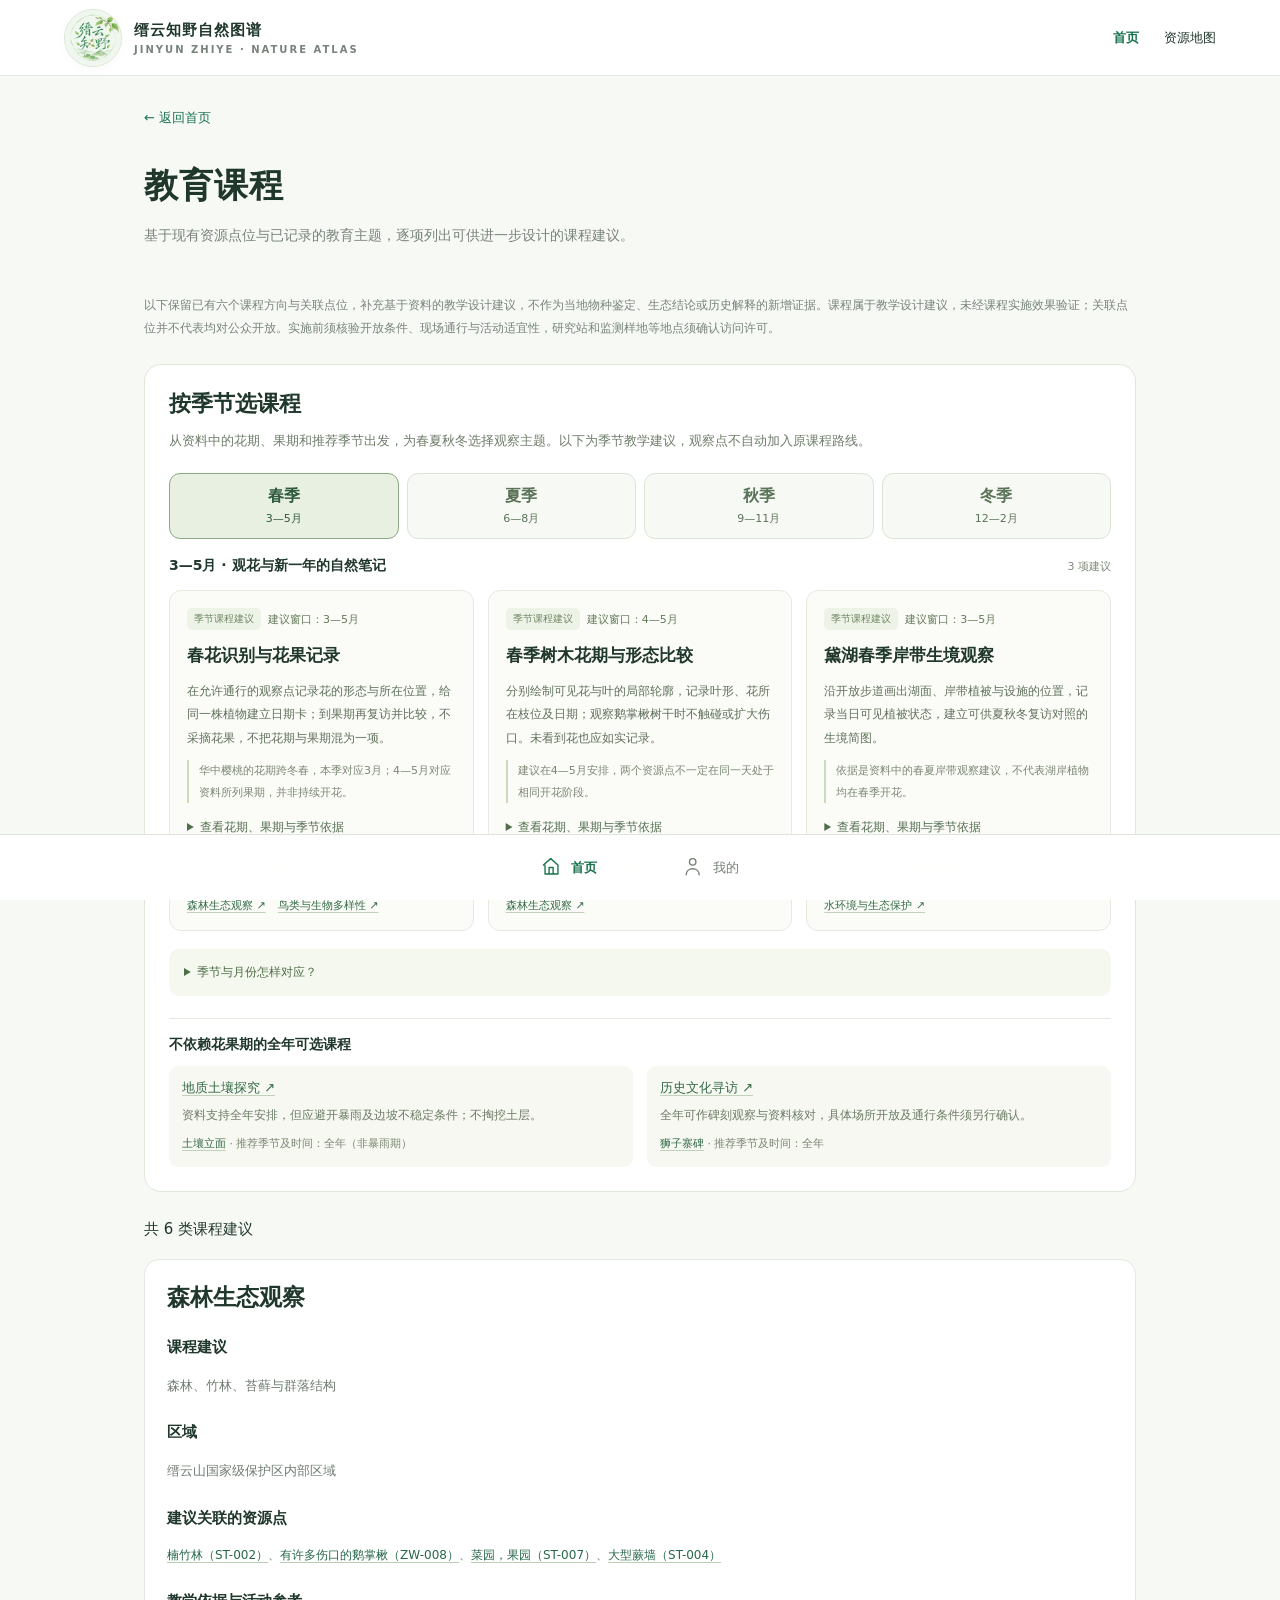
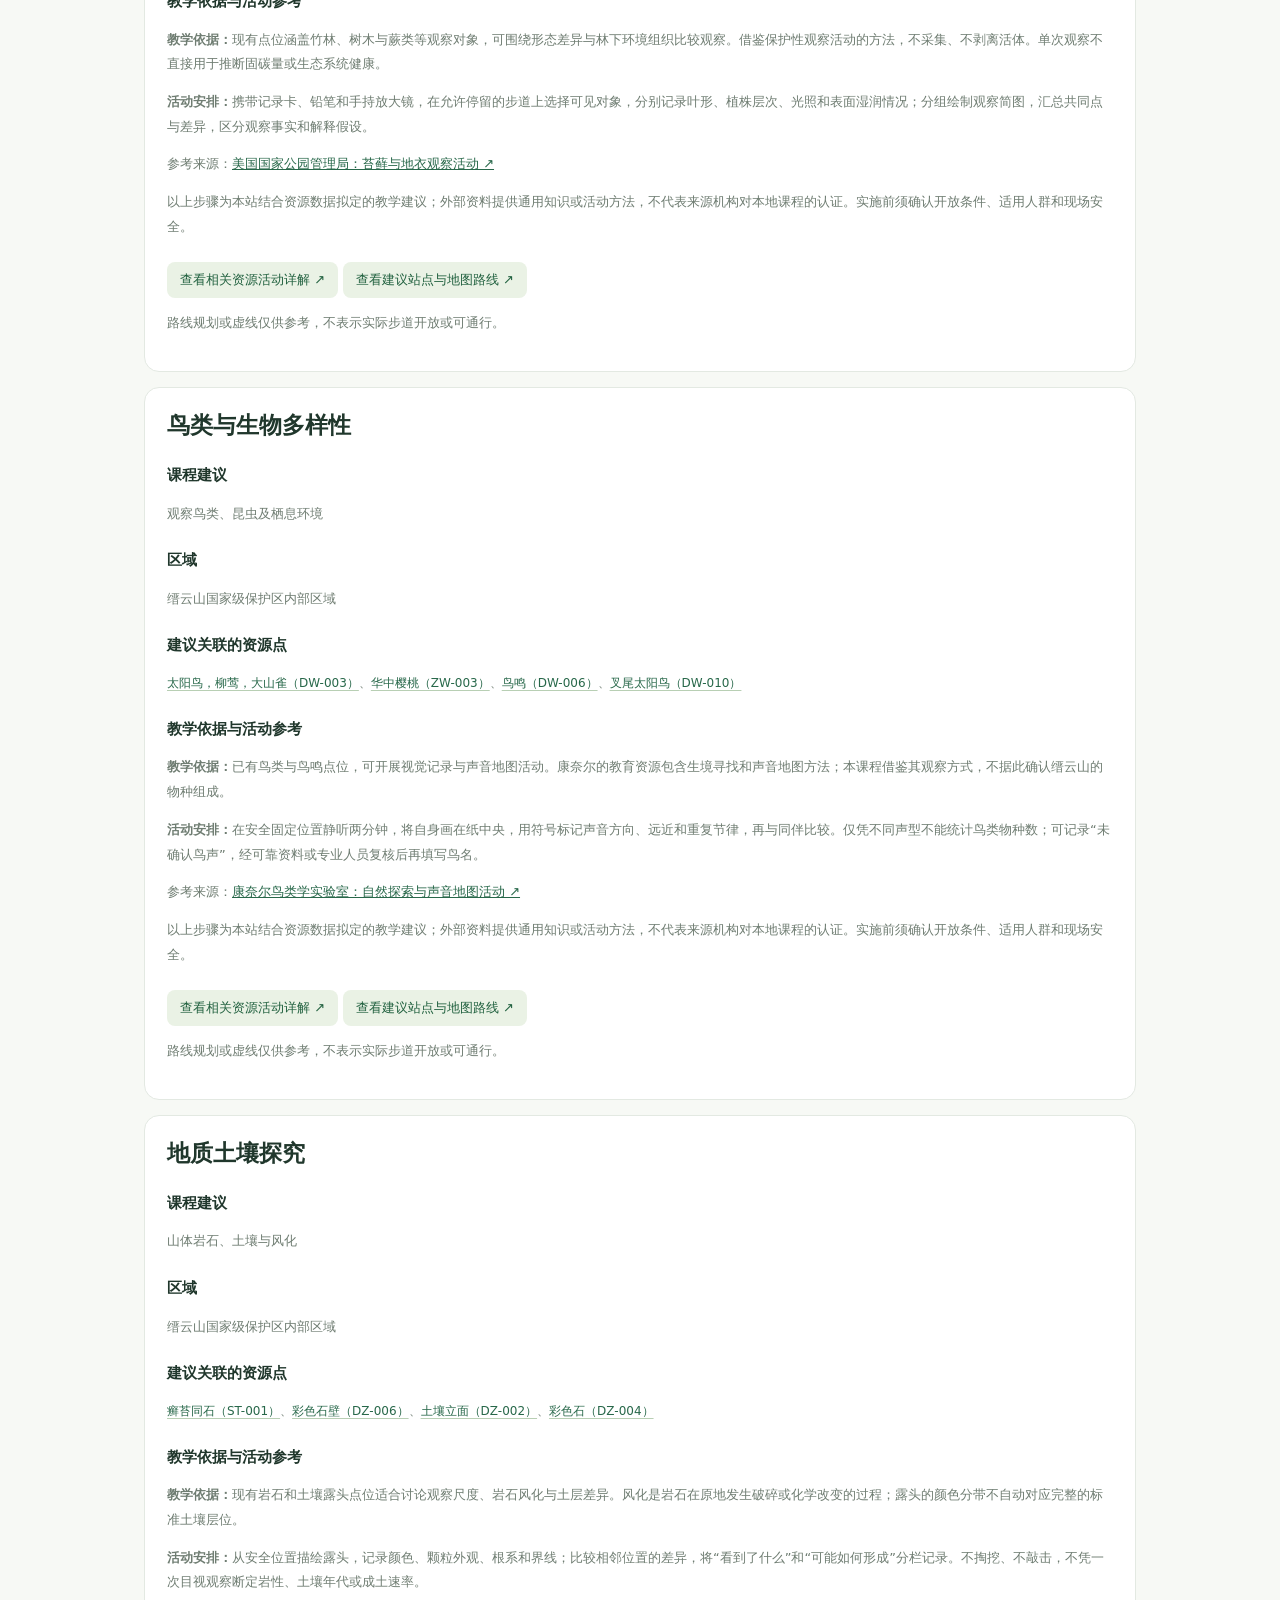
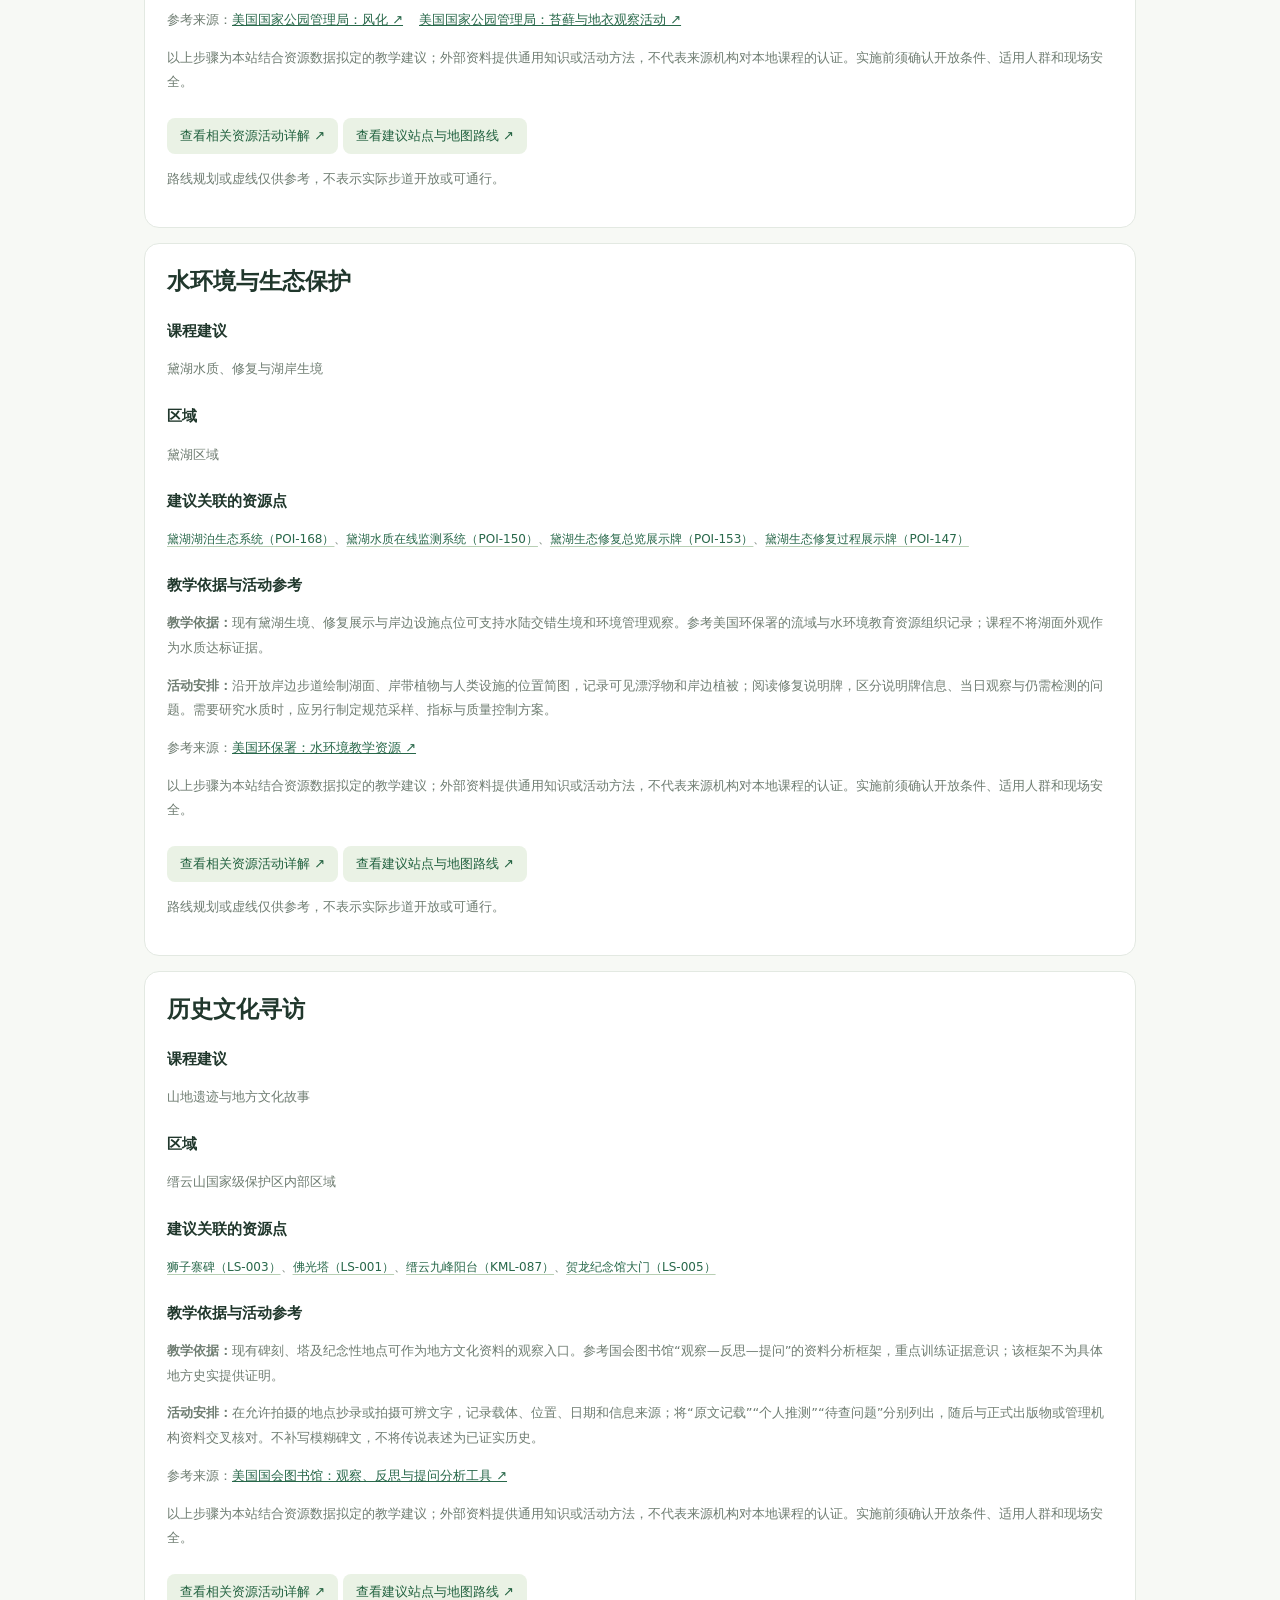
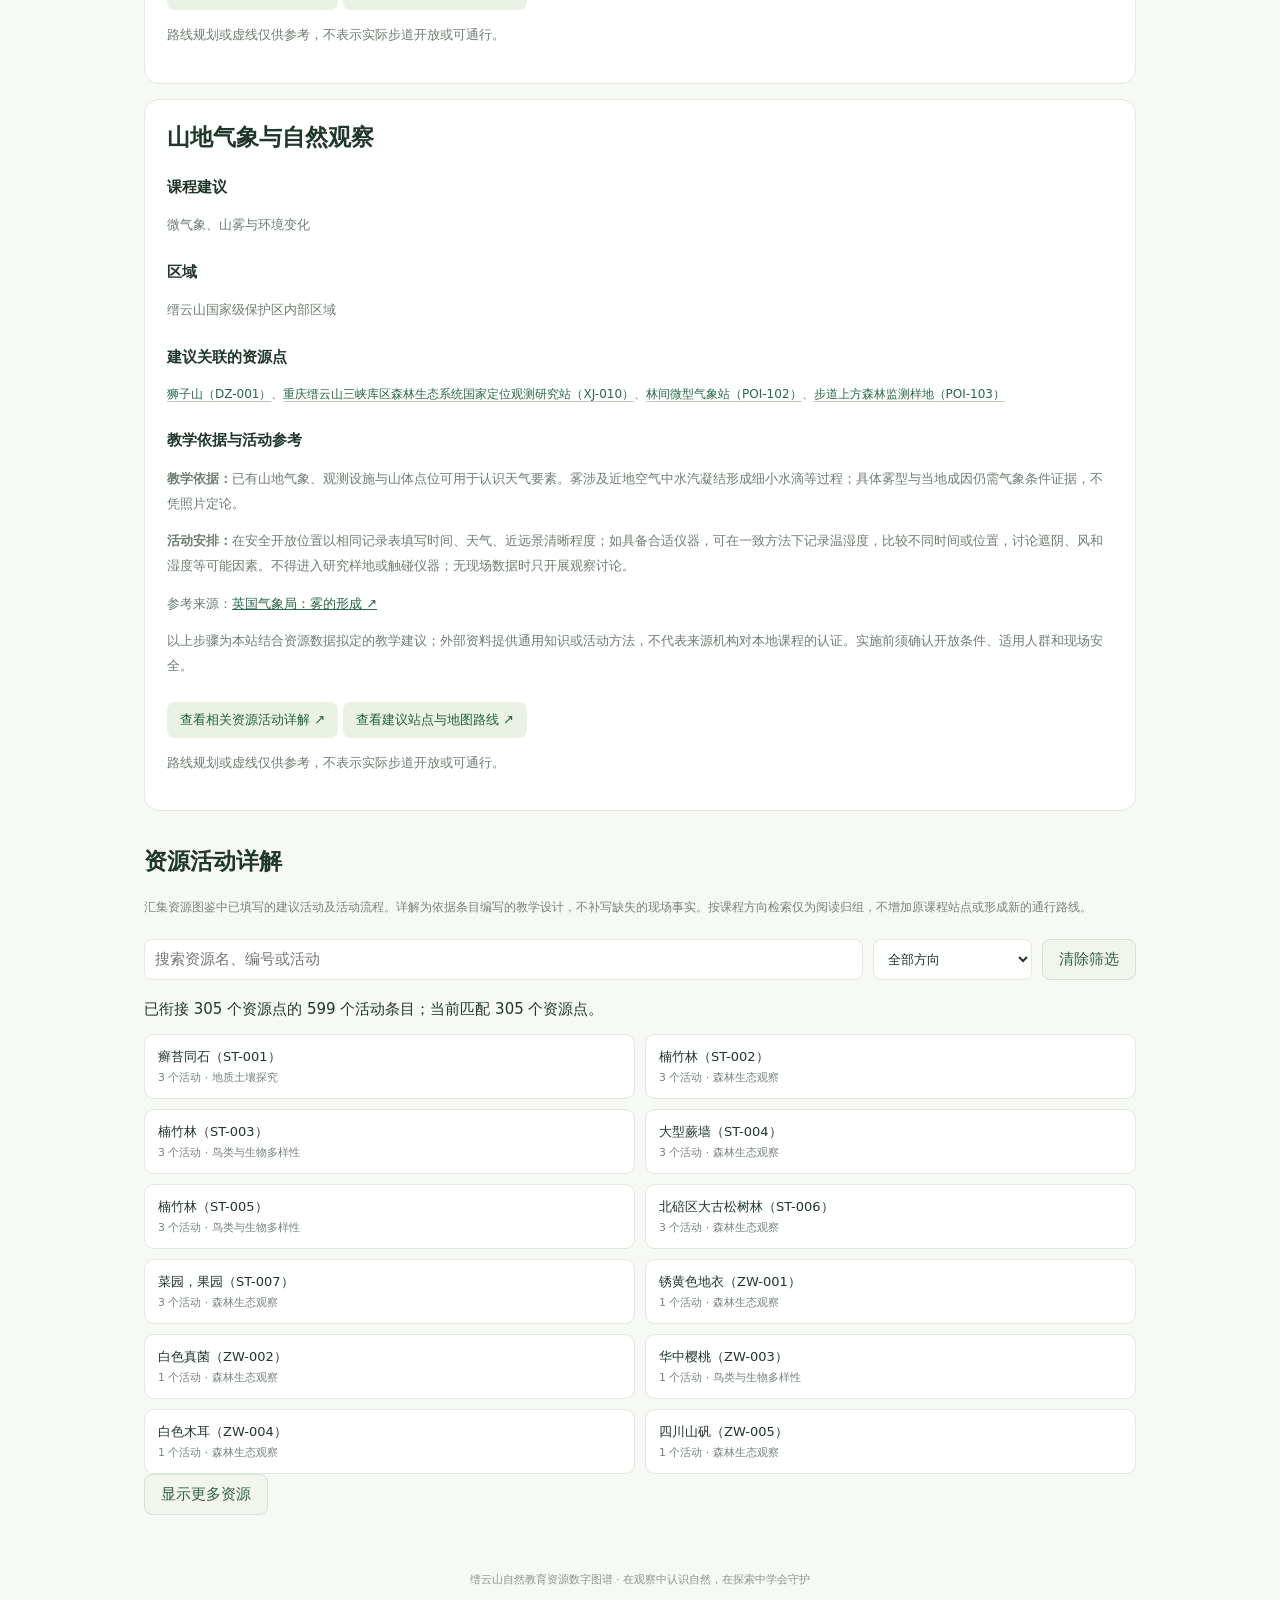
==== 11.8/courses.html @ 45210df4 "Initial commit for my web project" ====
<!doctype html><html lang="zh-CN"><head><meta charset="utf-8"><meta name="viewport" content="width=device-width,initial-scale=1"><title>教育课程 · 缙云知野自然图谱</title><style>
:root{--green:#19734e;--ink:#20372c;--muted:#77837b;--line:#e3e9e2}*{box-sizing:border-box}body{margin:0;background:#f7f9f5;color:var(--ink);font:15px system-ui,"Microsoft YaHei",sans-serif}button,input,a{font:inherit}a{color:inherit;text-decoration:none}button{cursor:pointer}header{height:76px;background:#fff;border-bottom:1px solid var(--line);display:flex;align-items:center;justify-content:space-between;padding:0 max(5vw,20px)}.brand{display:flex;align-items:center;gap:12px;font-weight:750;letter-spacing:1px}.mark{display:grid;place-items:center;background:#eaf3e9;border-radius:12px;width:42px;height:42px;color:var(--green);font-size:25px}.brand small{display:block;font-size:10px;color:var(--muted);letter-spacing:2px;margin-top:4px}nav{display:flex;gap:25px;font-size:13px}nav a:first-child{color:var(--green);font-weight:700}main{max-width:1040px;margin:32px auto;padding:0 24px}.hero{text-align:center;padding:38px 20px 30px;border:1px solid #e1e9dd;border-radius:22px;background:linear-gradient(120deg,#edf4e8,#f4f7ef 65%,#e7f0e5);position:relative;overflow:hidden}.eyebrow{font-size:11px;letter-spacing:3px;color:#63866a}h1{font-size:clamp(24px,4vw,34px);margin:13px 0;letter-spacing:1px}.intro{color:#6a7e6c;font-size:14px;line-height:1.8;margin:0}.search{display:flex;max-width:530px;margin:24px auto 10px;padding:5px;background:#fff;border:1px solid #dce6d8;border-radius:12px;box-shadow:0 5px 20px #32552806}.search input{min-width:0;flex:1;border:0;background:none;padding:10px;outline:none}.search button{border:0;background:var(--green);color:#fff;border-radius:8px;padding:10px 22px}.hint{font-size:11px;color:#7b8c7a}.section-title{display:flex;justify-content:space-between;align-items:center;margin:28px 0 14px}.section-title h2{font-size:16px;margin:0}.section-title span{font-size:12px;color:var(--muted)}.grid{display:grid;grid-template-columns:1fr 1fr;gap:14px}.card{display:flex;align-items:center;gap:20px;border:1px solid var(--line);border-radius:16px;background:#fff;padding:27px;transition:.2s;text-align:left;width:100%}.card:hover{border-color:#9dbda2;transform:translateY(-2px);box-shadow:0 8px 25px #26492a08}.icon{color:var(--green);width:53px;height:53px;display:grid;place-items:center;border-radius:15px;background:#f0f6ed;flex-shrink:0}svg{width:27px;height:28px}.card h3{font-size:18px;margin:0 0 7px}.card p{font-size:13px;color:#6f7d72;margin:0}.card small{display:block;font-size:11px;color:#98a198;margin-top:9px}.arrow{margin-left:auto;color:#96ab99;font-size:21px}.wide{margin-top:14px;padding:22px 27px}.wide h3{font-size:16px}.analysis{background:#edf2eb}.analysis .icon{background:#e0eadd}footer{text-align:center;padding:25px 10px;color:#8a968b;font-size:11px}dialog{width:min(620px,92vw);border:1px solid var(--line);border-radius:18px;padding:27px;color:var(--ink)}dialog::backdrop{background:#1b322c66;backdrop-filter:blur(3px)}dialog h2{margin-top:0}dialog p{line-height:1.9;color:#6f7d72}.close{float:right;border:0;border-radius:7px;padding:7px 13px}.result{display:block;padding:14px;border:1px solid var(--line);margin:9px 0;border-radius:9px}.result small{display:block;color:var(--muted);margin-top:6px}:focus-visible{outline:3px solid #77a886;outline-offset:4px}@media(max-width:650px){header{height:68px}header nav a:not(:first-child){display:none}.brand{font-size:13px}.brand small{font-size:8px}main{margin-top:18px;padding:0 15px}.hero{padding:28px 14px}.grid{gap:10px}.card{padding:18px 12px;gap:10px}.icon{width:38px;height:42px;border-radius:10px}.card h3{font-size:16px}.card p{font-size:11px;line-height:1.6}.card small{display:none}.arrow{display:none}.wide{padding:18px}.section-title span{font-size:10px}}

body{min-height:100dvh;display:flex;flex-direction:column;padding-bottom:78px}main{width:100%;flex:1}.mark{width:58px;height:58px;border-radius:50%;overflow:hidden;border:1px solid #d6deca;background:#f4edd9;box-shadow:0 2px 8px #354f2212;flex-shrink:0}.mark img{width:100%;height:100%;object-fit:cover;display:block}.bottom-nav{position:fixed;bottom:0;left:0;right:0;z-index:800;background:#fffffff5;border-top:1px solid #dce5d8;backdrop-filter:blur(14px);display:flex;justify-content:center;gap:12px;padding:10px 18px max(10px,env(safe-area-inset-bottom));height:auto}.bottom-nav a{min-width:130px;display:flex;align-items:center;justify-content:center;gap:9px;border-radius:11px;padding:11px 22px;color:#738273;font-size:13px}.bottom-nav a:hover{background:#f1f6ed;color:#19734e}.bottom-nav a[aria-current="page"]{background:#eaf2e5;color:#21613f;font-weight:700}.bottom-nav svg{width:21px;height:23px}.page-heading{padding:28px 0 20px}.page-heading h1{margin-top:8px}.page-heading p{color:#77837b;font-size:14px;line-height:1.8}.back{color:#19734e;font-size:13px}.empty-section{background:white;border:1px solid #e3e9e2;border-radius:16px;padding:24px}.empty-section h2{font-size:17px;margin:0 0 12px}.empty-section p{font-size:13px;color:#77837b;line-height:1.8}.page-grid{display:grid;grid-template-columns:1fr 1fr;gap:16px}.empty-note{border:1px dashed #cddbc8;border-radius:10px;background:#f7faf5;padding:24px 15px;text-align:center;color:#84907e;font-size:13px}.status-tag{display:inline-block;padding:5px 10px;border-radius:20px;background:#eef3e8;color:#6c805d;font-size:11px}footer{padding-bottom:24px}@media(max-width:650px){.mark{width:45px;height:45px}.brand{gap:8px;font-size:13px;letter-spacing:0}.brand small{font-size:7px;letter-spacing:1px}.bottom-nav{gap:4px;padding:8px 10px max(8px,env(safe-area-inset-bottom))}.bottom-nav a{min-width:0;flex:1;padding:10px 5px;font-size:12px;gap:6px}.page-grid{grid-template-columns:1fr}.page-heading{padding-top:15px}}
.resource-overview{display:grid;grid-template-columns:repeat(4,minmax(0,1fr));gap:10px}.resource-overview a,.course-overview a{border:1px solid #dfe9df;background:#fff;border-radius:13px;padding:14px;text-decoration:none;display:flex;align-items:center;gap:8px}.resource-overview i{width:13px;height:13px;border-radius:50%;flex-shrink:0}.resource-overview strong{font-size:13px}.resource-overview small{margin-left:auto;color:#7d8e80;font-size:11px}.course-overview{display:grid;grid-template-columns:repeat(3,1fr);gap:10px}.course-overview a{display:block;line-height:1.65}.course-overview b{display:block;color:#2b6945}.course-overview small{display:block;color:#718176}.course-overview span{display:block;color:#237d4b;font-size:11px;margin-top:8px}@media(max-width:700px){.resource-overview{grid-template-columns:repeat(2,1fr)}.course-overview{grid-template-columns:1fr 1fr}}@media(max-width:450px){.course-overview{grid-template-columns:1fr}}
.mark{background:#f3f8ef;border-color:#dce8d6;box-shadow:0 2px 8px #354f2208} .filters{display:flex;flex-wrap:wrap;gap:10px;margin:20px 0}.filters input,.filters select{padding:12px;border:1px solid var(--line);border-radius:10px;background:#fff;color:var(--ink);max-width:100%}.filters input{flex:1;min-width:150px}.resource-list,.course-list{display:grid;gap:15px;margin-top:20px}.resource-item,.course-item{padding:22px;border:1px solid var(--line);border-radius:15px;background:#fff;overflow-wrap:anywhere}.resource-item h2,.course-item h2{font-size:18px;margin:0 0 10px}.resource-item p,.course-item p,.resource-item dd,.resource-item dt{font-size:13px;line-height:1.9}.resource-item p,.course-item p{color:#6f7d72}.resource-item summary{cursor:pointer;color:#19734e;font-size:13px}.resource-item dd{margin:0 0 10px;white-space:pre-wrap}.resource-item dt{color:#6f7d72}.map-link{display:inline-block;padding:9px 13px;border-radius:8px;background:#eaf2e5;color:#21613f;font-size:13px;margin-top:10px}.source-note{font-size:12px;line-height:1.9;color:#77837b}.course-item ul{padding-left:20px;font-size:13px;line-height:1.9}.resource-overview button{border:1px solid #dfe9df;background:#fff;border-radius:13px;padding:14px;display:flex;gap:8px;align-items:center;text-align:left;color:var(--ink)}.resource-overview button[aria-pressed="true"]{border-color:#19734e;background:#edf5e8} .resource-overview button small{margin-left:auto}.resource-overview button i{width:13px;height:13px;border-radius:50%;flex-shrink:0}
.course-item{scroll-margin-top:24px}.course-item h2{font-size:23px;font-weight:650;margin-bottom:22px}.course-subtitle{font:600 15px/1.7 system-ui,"Microsoft YaHei",sans-serif;color:#20372c;margin:22px 0 8px}.course-item .point-links{font-size:12px;line-height:2}.point-links a{color:#28684a;text-decoration:underline;text-decoration-color:#b8cfb4;text-underline-offset:3px}.activity-example{scroll-margin-top:24px;border-left:3px solid #bad9a5;background:#f4f8ef;padding:15px 18px;margin:15px 0;border-radius:0 10px 10px 0}.activity-example:target{outline:2px solid #88b36a;outline-offset:3px}.activity-example h4{font-size:14px;margin:0 0 8px}.reference-links a{color:#28684a;text-decoration:underline;display:inline-block;margin-right:16px}.activity-example p{margin:7px 0}.activity-library{margin-top:35px;scroll-margin-top:20px}.activity-index{display:grid;grid-template-columns:1fr 1fr;gap:10px}.activity-index a{display:block;padding:13px;background:#fff;border:1px solid var(--line);border-radius:10px;font-size:13px}.activity-index small{display:block;color:#77837b;margin-top:5px}.activity-library button{padding:10px 16px;border:1px solid #d7e1d1;border-radius:8px;background:#f1f5ed;color:#315f41}.activity-library .filters input,.activity-library select{min-width:0;max-width:100%;padding:10px;border:1px solid var(--line);border-radius:8px}.activity-focus{margin-top:24px;padding:22px;background:#fff;border:1px solid var(--line);border-radius:15px}.activity-focus h3{font-size:20px}.activity-focus ol{padding-left:23px;font-size:13px;line-height:1.9}.activity-focus p{font-size:13px;line-height:1.9}.activity-example:focus{outline:2px solid #8eaf7d}.activity-library #activityDetail{scroll-margin-top:20px}@media(max-width:650px){.activity-index{grid-template-columns:1fr}}</style><link rel="stylesheet" href="seasonal-courses.css?v=season-v1"></head><body><header><a class="brand" href="index.html"><span class="mark"><img src="assets/jinyun-zhiye-logo-light.png" alt="缙云知野自然花境标志"></span><span>缙云知野自然图谱<small>JINYUN ZHIYE · NATURE ATLAS</small></span></a><nav><a href="index.html">首页</a><a href="resource-map.html">资源地图</a></nav></header><main><a class="back" href="index.html">← 返回首页</a><div class="page-heading"><h1>教育课程</h1><p>基于现有资源点位与已记录的教育主题，逐项列出可供进一步设计的课程建议。</p></div><p class="source-note">以下保留已有六个课程方向与关联点位，补充基于资料的教学设计建议，不作为当地物种鉴定、生态结论或历史解释的新增证据。课程属于教学设计建议，未经课程实施效果验证；关联点位并不代表均对公众开放。实施前须核验开放条件、现场通行与活动适宜性，研究站和监测样地等地点须确认访问许可。</p><section class="seasonal-section" id="seasonalCourses"><h2>按季节选课程</h2><p class="seasonal-intro">从资料中的花期、果期和推荐季节出发，为春夏秋冬选择观察主题。以下为季节教学建议，观察点不自动加入原课程路线。</p><div class="season-tabs" id="seasonTabs" role="tablist" aria-label="按季节选择课程"></div><div id="seasonPanels"></div><details class="seasonal-method"><summary>季节与月份怎样对应？</summary><p>本页按春季3—5月、夏季6—8月、秋季9—11月、冬季12月至翌年2月整理。这是页面使用的月份分组，不表示缙云山当年的实际入季日期。</p><p>推荐窗口取资料月份与当季月份的交集；跨年花果期保留“翌年”含义。全年可选项目单独列出，不表示四季都是最佳观察期。点击每项建议可查看对应资源与字段原文。</p><p>花果期属于已有资料的参考范围，并非当年物候预报或到访保证。未定种、候选物种、外地区间及缺失信息不作为本页确定花果期的依据；蕨类、真菌等记录不会按开花植物的花果课程处理。</p></details><div class="season-year-round"><h3>不依赖花果期的全年可选课程</h3><div class="season-year-round-grid" id="seasonYearRound"></div></div></section><p id="courseCount" role="status"></p><div class="course-list" id="courseList"></div><section id="activityLibrary" class="activity-library"><h2>资源活动详解</h2><p class="source-note">汇集资源图鉴中已填写的建议活动及活动流程。详解为依据条目编写的教学设计，不补写缺失的现场事实。按课程方向检索仅为阅读归组，不增加原课程站点或形成新的通行路线。</p><form class="filters" id="activityFilters"><input id="activitySearch" aria-label="搜索资源活动" placeholder="搜索资源名、编号或活动"><select id="activityDirection" aria-label="课程方向"><option value="">全部方向</option></select><button type="reset">清除筛选</button></form><p id="activityStats" role="status"></p><div id="activityIndex"></div><button id="activityMore" type="button">显示更多资源</button><div id="activityDetail"></div></section></main><footer>缙云山自然教育资源数字图谱 · 在观察中认识自然，在探索中学会守护</footer><nav class="bottom-nav" aria-label="底部分页导航"><a href="index.html"><svg viewBox="0 0 26 28" fill="none" stroke="currentColor" stroke-width="1.7" stroke-linecap="round" stroke-linejoin="round" aria-hidden="true"><path d="m3 11 9-8 9 8v11H5V11m5 11v-8h5v8"/></svg>首页</a><a href="my.html"><svg viewBox="0 0 26 28" fill="none" stroke="currentColor" stroke-width="1.7" stroke-linecap="round" stroke-linejoin="round" aria-hidden="true"><circle cx="12" cy="7" r="4"/><path d="M4 23c0-10 16-10 16 0"/></svg>我的</a></nav><script src="resource-points.js"></script><script src="curated-resources.js"></script><script src="nature-courses.js"></script><script src="course-teaching.js"></script><script src="activity-guide.js"></script><script>const records=window.JINYUN_RESOURCE_POINTS||[];const majorOf=window.jinyunMajorCategory;const majors=window.JINYUN_RESOURCE_MAJOR||{};const esc=s=>String(s??'').replace(/[&<>"']/g,c=>({'&':'&amp;','<':'&lt;','>':'&gt;','"':'&quot;',"'":'&#39;'}[c]));const mapUrl=r=>'resource-map.html?v=resource-v4&id='+encodeURIComponent(r.id);
const courses=window.JINYUN_NATURE_COURSES||[];const teaching=window.JINYUN_TEACHING;
document.querySelector('#courseCount').textContent='共 '+courses.length+' 类课程建议';
function refsHtml(ids){return ids.map(id=>{const s=teaching.refs[id];return '<a href="'+esc(s.url)+'" target="_blank" rel="noopener noreferrer">'+esc(s.name)+' ↗</a>'}).join('');}
document.querySelector('#courseList').innerHTML=courses.map(c=>{const note=teaching.notes[c.id];const points=c.pointIds.map(id=>records.find(r=>r.id===id)).filter(Boolean);const ex=[];return '<article class="course-item" id="'+esc(c.id)+'"><h2>'+esc(c.title)+'</h2><h3 class="course-subtitle">课程建议</h3><p>'+esc(c.description)+'</p><h3 class="course-subtitle">区域</h3><p>'+esc(c.area)+'</p><h3 class="course-subtitle">建议关联的资源点</h3><p class="point-links">'+points.map(p=>'<a href="'+mapUrl(p)+'">'+esc(p.name)+'（'+esc(p.id)+'）</a>').join('、')+'</p><h3 class="course-subtitle">教学依据与活动参考</h3><p><b>教学依据：</b>'+esc(note.basis)+'</p><p><b>活动安排：</b>'+esc(note.plan)+'</p>'+ex.map(([id,e])=>{const resource=records.find(r=>r.id===id);const labels=window.jinyunSplitActivities(resource.suggestedActivity);return e.steps.map((s,i)=>'<section class="activity-example" id="activity-'+id+'-'+i+'"><h4>'+esc(s.title)+'</h4><p>关联资源：'+esc(resource.name)+'（'+id+'）</p>'+(labels[i]?'<p>活动条目：'+esc(labels[i])+'</p>':'')+'<p>'+esc(s.text)+'</p><p><b>准备材料：</b>'+esc(s.materials)+'</p><p><b>建议成果：</b>'+esc(s.output)+'</p><a class="source-note" href="resources.html?resource='+id+'">返回此资源档案 ↗</a></section>').join('')}).join('')+'<p class="source-note reference-links">参考来源：'+refsHtml(note.refs)+'</p><p class="source-note">以上步骤为本站结合资源数据拟定的教学建议；外部资料提供通用知识或活动方法，不代表来源机构对本地课程的认证。实施前须确认开放条件、适用人群和现场安全。</p><a class="map-link" href="courses.html?direction='+encodeURIComponent(c.id)+'#activityLibrary">查看相关资源活动详解 ↗</a> <a class="map-link" href="resource-map.html?course='+encodeURIComponent(c.id)+'">查看建议站点与地图路线 ↗</a><p class="source-note">路线规划或虚线仅供参考，不表示实际步道开放或可通行。</p></article>'}).join('');
function revealActivity(){if(location.hash){const id=decodeURIComponent(location.hash.slice(1));const el=document.getElementById(id);if(el){el.scrollIntoView({block:'start'});el.setAttribute('tabindex','-1');el.focus({preventScroll:true});}}}requestAnimationFrame(revealActivity);window.addEventListener('hashchange',revealActivity);
</script><script src="activity-library.js"></script><script src="seasonal-courses.js?v=season-v1"></script><script src="seasonal-courses-ui.js?v=season-v1"></script></body></html>
---- 11.8/seasonal-courses.css ----
.seasonal-section{background:#fff;border:1px solid #e0e8d9;border-radius:17px;padding:24px;margin:24px 0 28px;scroll-margin-top:20px}.seasonal-section>h2{font-size:22px;margin:0 0 10px;font-weight:650}.seasonal-intro{font-size:13px;line-height:1.9;color:#6d7d69;margin:0}.season-tabs{display:grid;grid-template-columns:repeat(4,minmax(0,1fr));gap:8px;margin:20px 0 18px}.season-tabs button{border:1px solid #dce5d4;border-radius:11px;background:#f7f9f4;padding:12px 8px;color:#5b7358;cursor:pointer}.season-tabs button[aria-selected="true"]{background:#e8f0e1;border-color:#8da983;color:#2e593d}.season-tabs span{display:block;font-size:16px;font-weight:600}.season-tabs small{display:block;font-size:11px;margin-top:4px;font-weight:400}.season-panel-head{display:flex;justify-content:space-between;align-items:center;gap:12px;margin:15px 0}.season-panel-head h3{font-size:14px;font-weight:600;margin:0}.season-panel-head>span{font-size:11px;color:#7d8a76;white-space:nowrap}.seasonal-grid{display:grid;grid-template-columns:repeat(3,minmax(0,1fr));gap:14px}.seasonal-card{padding:17px;background:#fbfcf8;border:1px solid #e5ebde;border-radius:12px;overflow-wrap:anywhere}.seasonal-card h4{font-size:17px;line-height:1.5;margin:13px 0 11px;font-weight:650}.seasonal-card>p{font-size:12px;line-height:1.95;margin:10px 0;color:#5f705b}.seasonal-card-top{display:flex;flex-wrap:wrap;gap:7px;font-size:10px;align-items:center}.seasonal-tag{background:#edf3e7;color:#6f8762;padding:4px 7px;border-radius:5px}.seasonal-window{color:#647b58;font-size:11px}.seasonal-card .seasonal-reminder{font-size:11px;color:#7b8673;padding-left:10px;border-left:2px solid #cbdabb}.seasonal-card details{margin-top:14px;font-size:12px;color:#536d4f;line-height:1.8}.seasonal-card summary{cursor:pointer}.seasonal-card details ul{padding-left:16px;margin-bottom:0}.seasonal-card details li{margin:10px 0}.seasonal-card details p{font-size:11px;line-height:1.8;margin:5px 0;white-space:pre-wrap}.seasonal-card a,.season-year-round-item a{color:#346a46;text-decoration:underline;text-decoration-color:#c0d2b8;text-underline-offset:3px}.seasonal-card .seasonal-resources{font-size:11px;margin-top:15px}.seasonal-links{display:flex;flex-wrap:wrap;gap:8px 12px;padding-top:12px;border-top:1px solid #e3e9db;font-size:11px}.seasonal-method{margin-top:18px;background:#f5f8ef;border-radius:10px;padding:12px 15px;font-size:12px;line-height:1.9;color:#718069}.seasonal-method summary{cursor:pointer;color:#4f6e48}.seasonal-method p{margin:9px 0}.season-year-round{margin-top:22px;border-top:1px solid #e6ebdf;padding-top:17px}.season-year-round>h3{font-size:14px;margin:0 0 12px}.season-year-round-grid{display:grid;grid-template-columns:1fr 1fr;gap:14px}.season-year-round-item{padding:13px;border-radius:9px;background:#f6f8f1;font-size:13px}.season-year-round-item p{font-size:12px;line-height:1.8;color:#6b7b65;margin:8px 0}.season-year-round-item small{font-size:11px;line-height:1.8;color:#7a8772}[id^="season-"][role="tabpanel"]{scroll-margin-top:20px}@media(max-width:850px){.seasonal-grid{grid-template-columns:1fr}}@media(max-width:650px){.seasonal-section{padding:17px}.season-tabs{gap:5px}.season-tabs button{padding:10px 3px}.season-tabs span{font-size:14px}.season-tabs small{font-size:10px}.season-panel-head{align-items:flex-start}.season-panel-head h3{line-height:1.8}.season-year-round-grid{grid-template-columns:1fr}.seasonal-card h4{font-size:17px}}
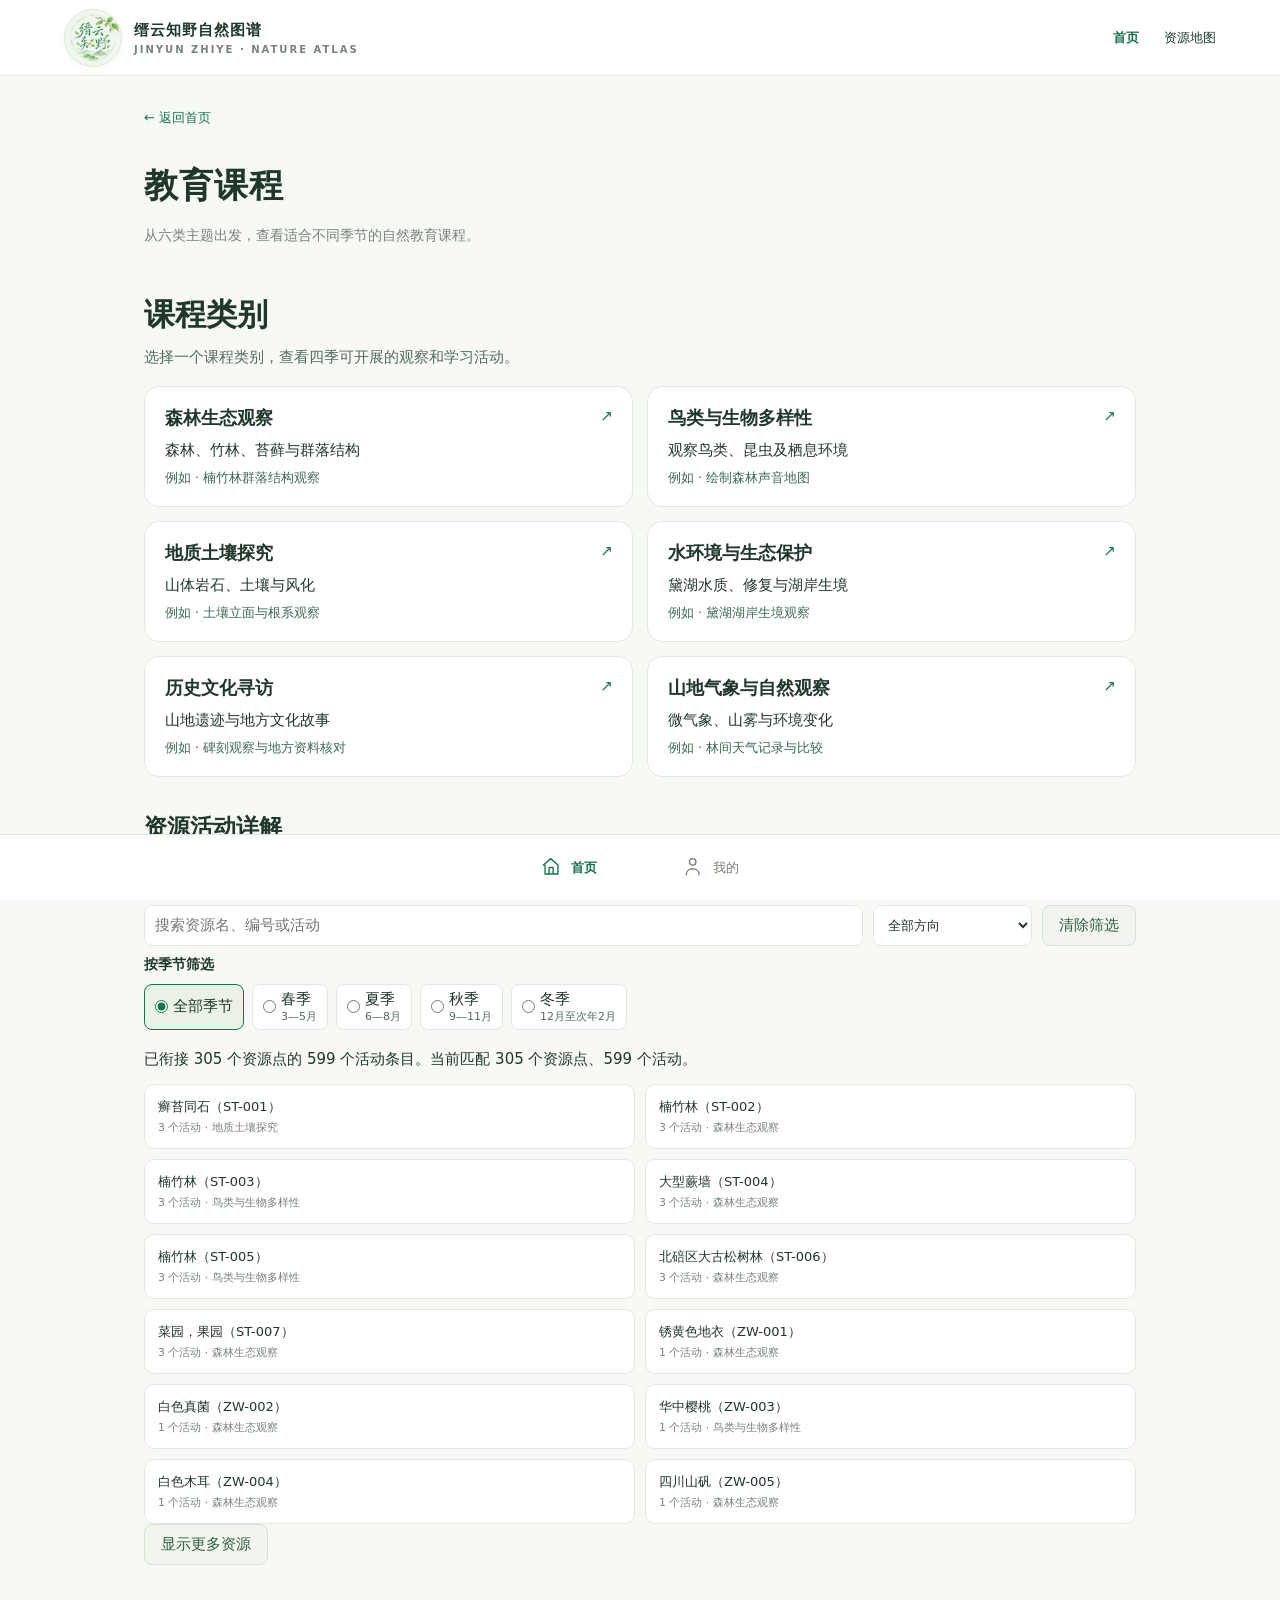
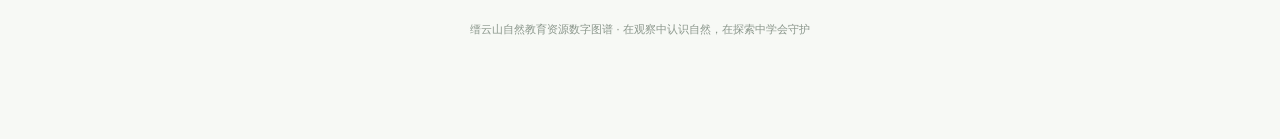
==== commit 07cb0f69: "Add files via upload" ====
--- a/11.8/courses.html
+++ b/11.8/courses.html
@@ -4,10 +4,5 @@
 body{min-height:100dvh;display:flex;flex-direction:column;padding-bottom:78px}main{width:100%;flex:1}.mark{width:58px;height:58px;border-radius:50%;overflow:hidden;border:1px solid #d6deca;background:#f4edd9;box-shadow:0 2px 8px #354f2212;flex-shrink:0}.mark img{width:100%;height:100%;object-fit:cover;display:block}.bottom-nav{position:fixed;bottom:0;left:0;right:0;z-index:800;background:#fffffff5;border-top:1px solid #dce5d8;backdrop-filter:blur(14px);display:flex;justify-content:center;gap:12px;padding:10px 18px max(10px,env(safe-area-inset-bottom));height:auto}.bottom-nav a{min-width:130px;display:flex;align-items:center;justify-content:center;gap:9px;border-radius:11px;padding:11px 22px;color:#738273;font-size:13px}.bottom-nav a:hover{background:#f1f6ed;color:#19734e}.bottom-nav a[aria-current="page"]{background:#eaf2e5;color:#21613f;font-weight:700}.bottom-nav svg{width:21px;height:23px}.page-heading{padding:28px 0 20px}.page-heading h1{margin-top:8px}.page-heading p{color:#77837b;font-size:14px;line-height:1.8}.back{color:#19734e;font-size:13px}.empty-section{background:white;border:1px solid #e3e9e2;border-radius:16px;padding:24px}.empty-section h2{font-size:17px;margin:0 0 12px}.empty-section p{font-size:13px;color:#77837b;line-height:1.8}.page-grid{display:grid;grid-template-columns:1fr 1fr;gap:16px}.empty-note{border:1px dashed #cddbc8;border-radius:10px;background:#f7faf5;padding:24px 15px;text-align:center;color:#84907e;font-size:13px}.status-tag{display:inline-block;padding:5px 10px;border-radius:20px;background:#eef3e8;color:#6c805d;font-size:11px}footer{padding-bottom:24px}@media(max-width:650px){.mark{width:45px;height:45px}.brand{gap:8px;font-size:13px;letter-spacing:0}.brand small{font-size:7px;letter-spacing:1px}.bottom-nav{gap:4px;padding:8px 10px max(8px,env(safe-area-inset-bottom))}.bottom-nav a{min-width:0;flex:1;padding:10px 5px;font-size:12px;gap:6px}.page-grid{grid-template-columns:1fr}.page-heading{padding-top:15px}}
 .resource-overview{display:grid;grid-template-columns:repeat(4,minmax(0,1fr));gap:10px}.resource-overview a,.course-overview a{border:1px solid #dfe9df;background:#fff;border-radius:13px;padding:14px;text-decoration:none;display:flex;align-items:center;gap:8px}.resource-overview i{width:13px;height:13px;border-radius:50%;flex-shrink:0}.resource-overview strong{font-size:13px}.resource-overview small{margin-left:auto;color:#7d8e80;font-size:11px}.course-overview{display:grid;grid-template-columns:repeat(3,1fr);gap:10px}.course-overview a{display:block;line-height:1.65}.course-overview b{display:block;color:#2b6945}.course-overview small{display:block;color:#718176}.course-overview span{display:block;color:#237d4b;font-size:11px;margin-top:8px}@media(max-width:700px){.resource-overview{grid-template-columns:repeat(2,1fr)}.course-overview{grid-template-columns:1fr 1fr}}@media(max-width:450px){.course-overview{grid-template-columns:1fr}}
 .mark{background:#f3f8ef;border-color:#dce8d6;box-shadow:0 2px 8px #354f2208} .filters{display:flex;flex-wrap:wrap;gap:10px;margin:20px 0}.filters input,.filters select{padding:12px;border:1px solid var(--line);border-radius:10px;background:#fff;color:var(--ink);max-width:100%}.filters input{flex:1;min-width:150px}.resource-list,.course-list{display:grid;gap:15px;margin-top:20px}.resource-item,.course-item{padding:22px;border:1px solid var(--line);border-radius:15px;background:#fff;overflow-wrap:anywhere}.resource-item h2,.course-item h2{font-size:18px;margin:0 0 10px}.resource-item p,.course-item p,.resource-item dd,.resource-item dt{font-size:13px;line-height:1.9}.resource-item p,.course-item p{color:#6f7d72}.resource-item summary{cursor:pointer;color:#19734e;font-size:13px}.resource-item dd{margin:0 0 10px;white-space:pre-wrap}.resource-item dt{color:#6f7d72}.map-link{display:inline-block;padding:9px 13px;border-radius:8px;background:#eaf2e5;color:#21613f;font-size:13px;margin-top:10px}.source-note{font-size:12px;line-height:1.9;color:#77837b}.course-item ul{padding-left:20px;font-size:13px;line-height:1.9}.resource-overview button{border:1px solid #dfe9df;background:#fff;border-radius:13px;padding:14px;display:flex;gap:8px;align-items:center;text-align:left;color:var(--ink)}.resource-overview button[aria-pressed="true"]{border-color:#19734e;background:#edf5e8} .resource-overview button small{margin-left:auto}.resource-overview button i{width:13px;height:13px;border-radius:50%;flex-shrink:0}
-.course-item{scroll-margin-top:24px}.course-item h2{font-size:23px;font-weight:650;margin-bottom:22px}.course-subtitle{font:600 15px/1.7 system-ui,"Microsoft YaHei",sans-serif;color:#20372c;margin:22px 0 8px}.course-item .point-links{font-size:12px;line-height:2}.point-links a{color:#28684a;text-decoration:underline;text-decoration-color:#b8cfb4;text-underline-offset:3px}.activity-example{scroll-margin-top:24px;border-left:3px solid #bad9a5;background:#f4f8ef;padding:15px 18px;margin:15px 0;border-radius:0 10px 10px 0}.activity-example:target{outline:2px solid #88b36a;outline-offset:3px}.activity-example h4{font-size:14px;margin:0 0 8px}.reference-links a{color:#28684a;text-decoration:underline;display:inline-block;margin-right:16px}.activity-example p{margin:7px 0}.activity-library{margin-top:35px;scroll-margin-top:20px}.activity-index{display:grid;grid-template-columns:1fr 1fr;gap:10px}.activity-index a{display:block;padding:13px;background:#fff;border:1px solid var(--line);border-radius:10px;font-size:13px}.activity-index small{display:block;color:#77837b;margin-top:5px}.activity-library button{padding:10px 16px;border:1px solid #d7e1d1;border-radius:8px;background:#f1f5ed;color:#315f41}.activity-library .filters input,.activity-library select{min-width:0;max-width:100%;padding:10px;border:1px solid var(--line);border-radius:8px}.activity-focus{margin-top:24px;padding:22px;background:#fff;border:1px solid var(--line);border-radius:15px}.activity-focus h3{font-size:20px}.activity-focus ol{padding-left:23px;font-size:13px;line-height:1.9}.activity-focus p{font-size:13px;line-height:1.9}.activity-example:focus{outline:2px solid #8eaf7d}.activity-library #activityDetail{scroll-margin-top:20px}@media(max-width:650px){.activity-index{grid-template-columns:1fr}}</style><link rel="stylesheet" href="seasonal-courses.css?v=season-v1"></head><body><header><a class="brand" href="index.html"><span class="mark"><img src="assets/jinyun-zhiye-logo-light.png" alt="缙云知野自然花境标志"></span><span>缙云知野自然图谱<small>JINYUN ZHIYE · NATURE ATLAS</small></span></a><nav><a href="index.html">首页</a><a href="resource-map.html">资源地图</a></nav></header><main><a class="back" href="index.html">← 返回首页</a><div class="page-heading"><h1>教育课程</h1><p>基于现有资源点位与已记录的教育主题，逐项列出可供进一步设计的课程建议。</p></div><p class="source-note">以下保留已有六个课程方向与关联点位，补充基于资料的教学设计建议，不作为当地物种鉴定、生态结论或历史解释的新增证据。课程属于教学设计建议，未经课程实施效果验证；关联点位并不代表均对公众开放。实施前须核验开放条件、现场通行与活动适宜性，研究站和监测样地等地点须确认访问许可。</p><section class="seasonal-section" id="seasonalCourses"><h2>按季节选课程</h2><p class="seasonal-intro">从资料中的花期、果期和推荐季节出发，为春夏秋冬选择观察主题。以下为季节教学建议，观察点不自动加入原课程路线。</p><div class="season-tabs" id="seasonTabs" role="tablist" aria-label="按季节选择课程"></div><div id="seasonPanels"></div><details class="seasonal-method"><summary>季节与月份怎样对应？</summary><p>本页按春季3—5月、夏季6—8月、秋季9—11月、冬季12月至翌年2月整理。这是页面使用的月份分组，不表示缙云山当年的实际入季日期。</p><p>推荐窗口取资料月份与当季月份的交集；跨年花果期保留“翌年”含义。全年可选项目单独列出，不表示四季都是最佳观察期。点击每项建议可查看对应资源与字段原文。</p><p>花果期属于已有资料的参考范围，并非当年物候预报或到访保证。未定种、候选物种、外地区间及缺失信息不作为本页确定花果期的依据；蕨类、真菌等记录不会按开花植物的花果课程处理。</p></details><div class="season-year-round"><h3>不依赖花果期的全年可选课程</h3><div class="season-year-round-grid" id="seasonYearRound"></div></div></section><p id="courseCount" role="status"></p><div class="course-list" id="courseList"></div><section id="activityLibrary" class="activity-library"><h2>资源活动详解</h2><p class="source-note">汇集资源图鉴中已填写的建议活动及活动流程。详解为依据条目编写的教学设计，不补写缺失的现场事实。按课程方向检索仅为阅读归组，不增加原课程站点或形成新的通行路线。</p><form class="filters" id="activityFilters"><input id="activitySearch" aria-label="搜索资源活动" placeholder="搜索资源名、编号或活动"><select id="activityDirection" aria-label="课程方向"><option value="">全部方向</option></select><button type="reset">清除筛选</button></form><p id="activityStats" role="status"></p><div id="activityIndex"></div><button id="activityMore" type="button">显示更多资源</button><div id="activityDetail"></div></section></main><footer>缙云山自然教育资源数字图谱 · 在观察中认识自然，在探索中学会守护</footer><nav class="bottom-nav" aria-label="底部分页导航"><a href="index.html"><svg viewBox="0 0 26 28" fill="none" stroke="currentColor" stroke-width="1.7" stroke-linecap="round" stroke-linejoin="round" aria-hidden="true"><path d="m3 11 9-8 9 8v11H5V11m5 11v-8h5v8"/></svg>首页</a><a href="my.html"><svg viewBox="0 0 26 28" fill="none" stroke="currentColor" stroke-width="1.7" stroke-linecap="round" stroke-linejoin="round" aria-hidden="true"><circle cx="12" cy="7" r="4"/><path d="M4 23c0-10 16-10 16 0"/></svg>我的</a></nav><script src="resource-points.js"></script><script src="curated-resources.js"></script><script src="nature-courses.js"></script><script src="course-teaching.js"></script><script src="activity-guide.js"></script><script>const records=window.JINYUN_RESOURCE_POINTS||[];const majorOf=window.jinyunMajorCategory;const majors=window.JINYUN_RESOURCE_MAJOR||{};const esc=s=>String(s??'').replace(/[&<>"']/g,c=>({'&':'&amp;','<':'&lt;','>':'&gt;','"':'&quot;',"'":'&#39;'}[c]));const mapUrl=r=>'resource-map.html?v=resource-v4&id='+encodeURIComponent(r.id);
-const courses=window.JINYUN_NATURE_COURSES||[];const teaching=window.JINYUN_TEACHING;
-document.querySelector('#courseCount').textContent='共 '+courses.length+' 类课程建议';
-function refsHtml(ids){return ids.map(id=>{const s=teaching.refs[id];return '<a href="'+esc(s.url)+'" target="_blank" rel="noopener noreferrer">'+esc(s.name)+' ↗</a>'}).join('');}
-document.querySelector('#courseList').innerHTML=courses.map(c=>{const note=teaching.notes[c.id];const points=c.pointIds.map(id=>records.find(r=>r.id===id)).filter(Boolean);const ex=[];return '<article class="course-item" id="'+esc(c.id)+'"><h2>'+esc(c.title)+'</h2><h3 class="course-subtitle">课程建议</h3><p>'+esc(c.description)+'</p><h3 class="course-subtitle">区域</h3><p>'+esc(c.area)+'</p><h3 class="course-subtitle">建议关联的资源点</h3><p class="point-links">'+points.map(p=>'<a href="'+mapUrl(p)+'">'+esc(p.name)+'（'+esc(p.id)+'）</a>').join('、')+'</p><h3 class="course-subtitle">教学依据与活动参考</h3><p><b>教学依据：</b>'+esc(note.basis)+'</p><p><b>活动安排：</b>'+esc(note.plan)+'</p>'+ex.map(([id,e])=>{const resource=records.find(r=>r.id===id);const labels=window.jinyunSplitActivities(resource.suggestedActivity);return e.steps.map((s,i)=>'<section class="activity-example" id="activity-'+id+'-'+i+'"><h4>'+esc(s.title)+'</h4><p>关联资源：'+esc(resource.name)+'（'+id+'）</p>'+(labels[i]?'<p>活动条目：'+esc(labels[i])+'</p>':'')+'<p>'+esc(s.text)+'</p><p><b>准备材料：</b>'+esc(s.materials)+'</p><p><b>建议成果：</b>'+esc(s.output)+'</p><a class="source-note" href="resources.html?resource='+id+'">返回此资源档案 ↗</a></section>').join('')}).join('')+'<p class="source-note reference-links">参考来源：'+refsHtml(note.refs)+'</p><p class="source-note">以上步骤为本站结合资源数据拟定的教学建议；外部资料提供通用知识或活动方法，不代表来源机构对本地课程的认证。实施前须确认开放条件、适用人群和现场安全。</p><a class="map-link" href="courses.html?direction='+encodeURIComponent(c.id)+'#activityLibrary">查看相关资源活动详解 ↗</a> <a class="map-link" href="resource-map.html?course='+encodeURIComponent(c.id)+'">查看建议站点与地图路线 ↗</a><p class="source-note">路线规划或虚线仅供参考，不表示实际步道开放或可通行。</p></article>'}).join('');
-function revealActivity(){if(location.hash){const id=decodeURIComponent(location.hash.slice(1));const el=document.getElementById(id);if(el){el.scrollIntoView({block:'start'});el.setAttribute('tabindex','-1');el.focus({preventScroll:true});}}}requestAnimationFrame(revealActivity);window.addEventListener('hashchange',revealActivity);
-</script><script src="activity-library.js"></script><script src="seasonal-courses.js?v=season-v1"></script><script src="seasonal-courses-ui.js?v=season-v1"></script></body></html>+.course-item{scroll-margin-top:24px}.course-item h2{font-size:23px;font-weight:650;margin-bottom:22px}.course-subtitle{font:600 15px/1.7 system-ui,"Microsoft YaHei",sans-serif;color:#20372c;margin:22px 0 8px}.course-item .point-links{font-size:12px;line-height:2}.point-links a{color:#28684a;text-decoration:underline;text-decoration-color:#b8cfb4;text-underline-offset:3px}.activity-example{scroll-margin-top:24px;border-left:3px solid #bad9a5;background:#f4f8ef;padding:15px 18px;margin:15px 0;border-radius:0 10px 10px 0}.activity-example:target{outline:2px solid #88b36a;outline-offset:3px}.activity-example h4{font-size:14px;margin:0 0 8px}.reference-links a{color:#28684a;text-decoration:underline;display:inline-block;margin-right:16px}.activity-example p{margin:7px 0}.activity-library{margin-top:35px;scroll-margin-top:20px}.activity-index{display:grid;grid-template-columns:1fr 1fr;gap:10px}.activity-index a{display:block;padding:13px;background:#fff;border:1px solid var(--line);border-radius:10px;font-size:13px}.activity-index small{display:block;color:#77837b;margin-top:5px}.activity-library button{padding:10px 16px;border:1px solid #d7e1d1;border-radius:8px;background:#f1f5ed;color:#315f41}.activity-library .filters input,.activity-library select{min-width:0;max-width:100%;padding:10px;border:1px solid var(--line);border-radius:8px}.activity-focus{margin-top:24px;padding:22px;background:#fff;border:1px solid var(--line);border-radius:15px}.activity-focus h3{font-size:20px}.activity-focus ol{padding-left:23px;font-size:13px;line-height:1.9}.activity-focus p{font-size:13px;line-height:1.9}.activity-example:focus{outline:2px solid #8eaf7d}.activity-library #activityDetail{scroll-margin-top:20px}@media(max-width:650px){.activity-index{grid-template-columns:1fr}}</style><link rel="stylesheet" href="course-catalog.css"></head><body><header><a class="brand" href="index.html"><span class="mark"><img src="assets/jinyun-zhiye-logo-light.png" alt="缙云知野自然花境标志"></span><span>缙云知野自然图谱<small>JINYUN ZHIYE · NATURE ATLAS</small></span></a><nav><a href="index.html">首页</a><a href="resource-map.html">资源地图</a></nav></header><main><a class="back" href="index.html">← 返回首页</a><div class="page-heading"><h1>教育课程</h1><p>从六类主题出发，查看适合不同季节的自然教育课程。</p></div><div class="course-catalog" id="courseCatalog"></div><noscript><p>请启用浏览器脚本以查看课程。</p></noscript><section id="activityLibrary" class="activity-library"><h2>资源活动详解</h2><p class="source-note">汇集资源图鉴中已填写的建议活动及活动流程。详解为依据条目编写的教学设计，不补写缺失的现场事实。按课程方向检索仅为阅读归组，不增加原课程站点或形成新的通行路线。</p><form class="filters" id="activityFilters"><input id="activitySearch" aria-label="搜索资源活动" placeholder="搜索资源名、编号或活动"><select id="activityDirection" aria-label="课程方向"><option value="">全部方向</option></select><button type="reset">清除筛选</button><fieldset class="activity-season-filter"><legend>按季节筛选</legend><div id="activitySeason" class="activity-season-options"></div></fieldset></form><p id="activityStats" role="status"></p><div id="activityIndex"></div><button id="activityMore" type="button">显示更多资源</button><div id="activityDetail"></div></section></main><footer>缙云山自然教育资源数字图谱 · 在观察中认识自然，在探索中学会守护</footer><nav class="bottom-nav" aria-label="底部分页导航"><a href="index.html"><svg viewBox="0 0 26 28" fill="none" stroke="currentColor" stroke-width="1.7" stroke-linecap="round" stroke-linejoin="round" aria-hidden="true"><path d="m3 11 9-8 9 8v11H5V11m5 11v-8h5v8"/></svg>首页</a><a href="my.html"><svg viewBox="0 0 26 28" fill="none" stroke="currentColor" stroke-width="1.7" stroke-linecap="round" stroke-linejoin="round" aria-hidden="true"><circle cx="12" cy="7" r="4"/><path d="M4 23c0-10 16-10 16 0"/></svg>我的</a></nav><script src="resource-points.js"></script><script src="curated-resources.js"></script><script src="nature-courses.js"></script><script src="course-teaching.js"></script><script src="activity-guide.js"></script><script>const records=window.JINYUN_RESOURCE_POINTS||[];const majorOf=window.jinyunMajorCategory;const majors=window.JINYUN_RESOURCE_MAJOR||{};const esc=s=>String(s??'').replace(/[&<>"']/g,c=>({'&':'&amp;','<':'&lt;','>':'&gt;','"':'&quot;',"'":'&#39;'}[c]));const mapUrl=r=>'resource-map.html?v=resource-v4&id='+encodeURIComponent(r.id);
+</script><script src="seasonal-courses.js"></script><script src="activity-seasons.js"></script><script src="activity-library.js"></script><script src="course-catalog.js"></script><script src="course-catalog-ui.js"></script></body></html>
--- a/11.8/course-catalog.css
+++ b/11.8/course-catalog.css
@@ -0,0 +1,91 @@
+.course-catalog { margin: 4px 0 28px; }
+.course-catalog h2 { font-size: clamp(23px, 4vw, 31px); margin: 12px 0 8px; }
+.catalog-intro { color: #526b5c; line-height: 1.75; margin: 0 0 16px; }
+.catalog-grid { display: grid; grid-template-columns: repeat(2, minmax(0, 1fr)); gap: 14px; }
+.category-card, .lesson-card, .lesson-version {
+  background: #fff;
+  border: 1px solid var(--line);
+  border-radius: 15px;
+  padding: 19px 20px;
+  overflow-wrap: anywhere;
+}
+.category-card { position: relative; padding-right: 42px; }
+.category-card:hover { border-color: #74a78a; background: #f0f7ee; }
+.category-card h3, .lesson-card h3 { margin: 0 0 8px; font-size: 18px; }
+.category-card p, .lesson-card p { margin: 6px 0; line-height: 1.6; }
+.category-card small { color: #3d6b52; }
+.catalog-arrow { position: absolute; right: 19px; top: 20px; color: var(--green); }
+.catalog-breadcrumb, .catalog-other, .category-resources { font-size: 14px; }
+.catalog-breadcrumb a, .catalog-other a, .category-resources a, .empty-note a {
+  color: #21613f;
+  text-decoration: underline;
+  text-underline-offset: 3px;
+}
+.catalog-other, .category-resources { display: flex; gap: 8px 20px; flex-wrap: wrap; margin-top: 20px; }
+.course-times { display: flex; gap: 8px; flex-wrap: wrap; margin: 14px 0 18px; }
+.course-times a {
+  display: flex;
+  align-items: center;
+  gap: 6px;
+  min-height: 44px;
+  padding: 8px 12px;
+  border: 1px solid #cadccf;
+  background: #fff;
+  border-radius: 9px;
+  font-size: 14px;
+}
+.course-times a[aria-current="page"] { background: #21613f; color: #fff; border-color: #21613f; }
+.course-times small { font-size: 12px; }
+.course-result-count { color: #526b5c; font-size: 13px; }
+.lesson-card .course-time { color: #21613f; font-size: 13px; font-weight: 650; margin: 0 0 8px; }
+.lesson-version { margin: 14px 0; }
+.lesson-version h3 { margin: 0 0 12px; }
+.lesson-version h4 { margin: 16px 0 6px; }
+.lesson-version p, .lesson-version ul { line-height: 1.75; margin: 6px 0; }
+.lesson-version ul { padding-left: 22px; }
+.lesson-evidence { margin-top: 14px; background: #f0f6ee; border-radius: 8px; padding: 9px 12px; }
+.activity-season-filter { flex-basis: 100%; min-width: 0; margin: 0; padding: 4px 0 0; border: 0; }
+.activity-season-filter legend { padding: 0; font-size: 14px; font-weight: 650; }
+.activity-season-options { display: flex; gap: 8px; flex-wrap: wrap; margin-top: 6px; }
+.activity-season-options label {
+  display: inline-flex; align-items: center; gap: 5px; min-height: 44px;
+  padding: 5px 10px; background: #fff; border: 1px solid var(--line); border-radius: 8px; cursor: pointer;
+}
+.activity-season-options label:has(:checked) { border-color: #19734e; background: #eaf2e5; }
+.activity-season-options input[type="radio"] { flex: none; min-width: auto; margin: 0; accent-color: #19734e; }
+.activity-season-options small { display: block; color: #526b5c; font-size: 11px; }
+.category-content { margin-top: 28px; scroll-margin-top: 15px; }
+.category-overview, .lesson-detail {
+  background: #fff;
+  border: 1px solid var(--line);
+  border-radius: 15px;
+  padding: 18px 20px;
+}
+.category-overview h3 { margin: 4px 0 10px; }
+.category-overview p, .lesson-detail > p { line-height: 1.75; }
+.lesson-detail { grid-column: 1 / -1; scroll-margin-top: 15px; }
+.lesson-detail > h3 { font-size: 21px; margin: 0 0 8px; }
+.course-catalog .course-point-list { list-style: none; margin: 0 0 18px; padding: 0; }
+.course-point { border-bottom: 1px solid var(--line); padding: 8px 0; }
+.course-point > summary, .inline-course-map > summary {
+  color: #21613f;
+  cursor: pointer;
+  padding: 4px 0;
+}
+.course-point dl { margin: 10px 0; }
+.course-point dt { font-weight: 650; margin-top: 9px; }
+.course-point dd { margin: 3px 0 0; line-height: 1.7; white-space: pre-wrap; overflow-wrap: anywhere; }
+.inline-course-map { margin: 12px 0; }
+.inline-course-map a { color: #21613f; text-decoration: underline; }
+.course-map-frame iframe {
+  display: block; width: 100%; height: min(76vh, 740px); min-height: 440px;
+  border: 1px solid var(--line); border-radius: 9px; margin: 6px 0;
+}
+.category-resources button { color: #21613f; background: #eaf2e5; border: 0; border-radius: 8px; padding: 10px 14px; }
+@media (max-width: 650px) {
+  .catalog-grid { grid-template-columns: minmax(0, 1fr); }
+  .category-card, .lesson-card, .lesson-version { padding: 15px 16px; }
+  .category-card { padding-right: 40px; }
+  .course-times a { flex-wrap: wrap; gap: 3px 5px; }
+  .category-overview, .lesson-detail { padding: 13px; }
+}
